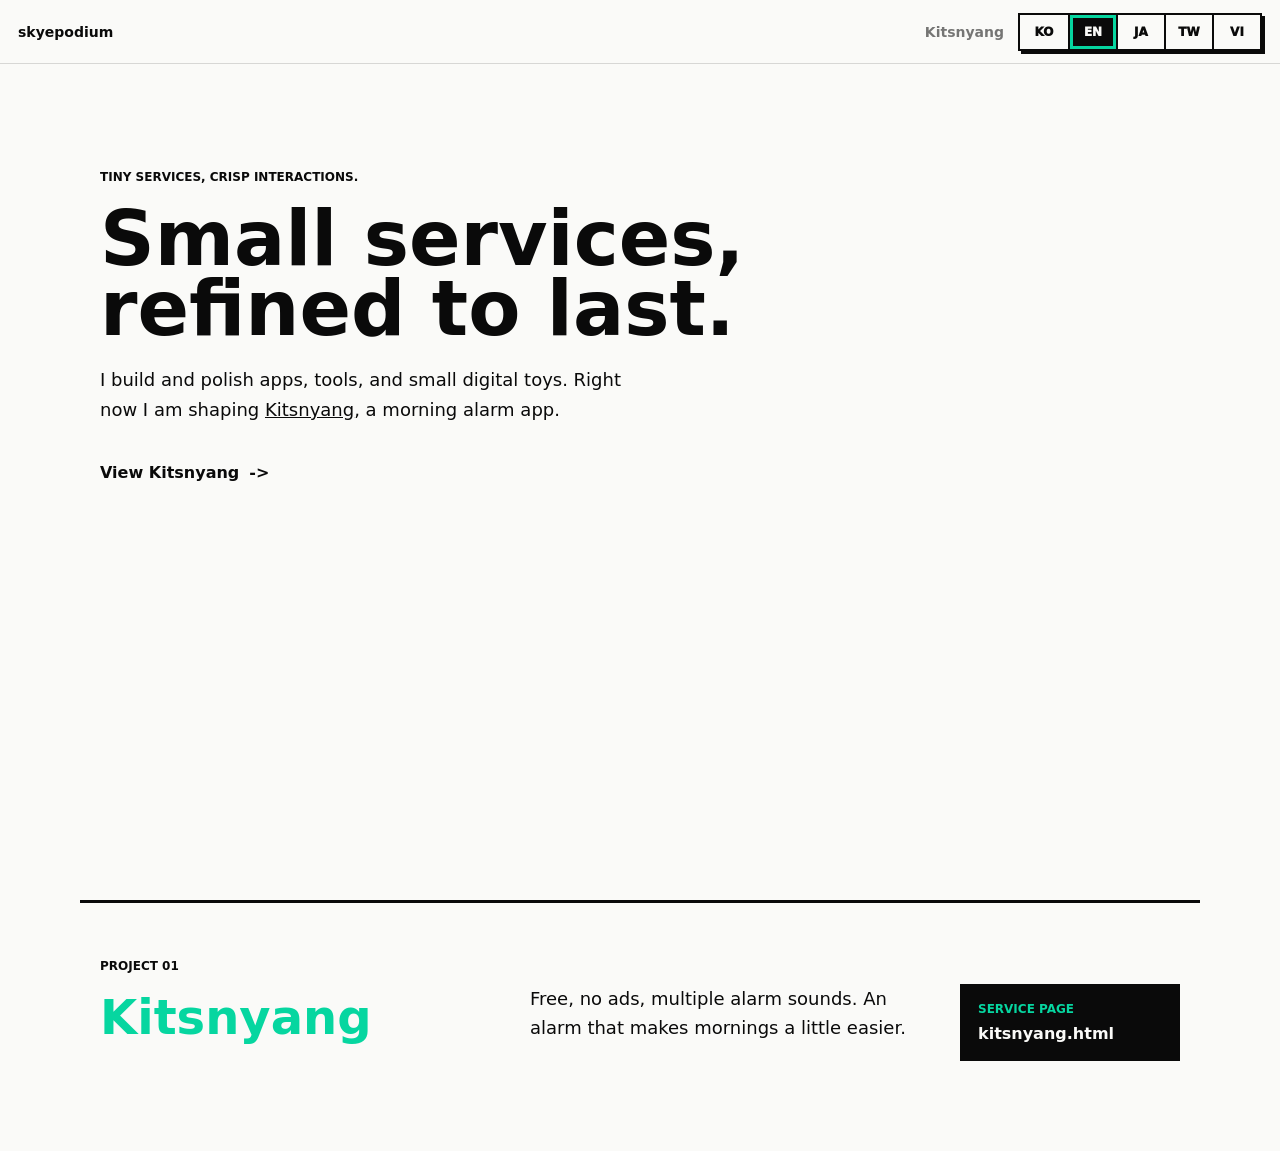
==== index.html @ ac87df2f "언어 선택을 중복 없는 코드 버튼으로 정리한다 현재 선택 트리거를 제거하고 KO/EN/JA/TW/VI 코드 버튼을 같은 크기로 고정해 헤더 언어 선택이 중복 없이 보이게 한다.  " ====
<!doctype html>
<html lang="ko">
  <head>
    <meta charset="utf-8" />
    <meta name="viewport" content="width=device-width, initial-scale=1" />
    <meta
      name="description"
      data-i18n-content="home.meta.description"
      content="skyepodium의 작업과 서비스를 소개하는 정적 프로모션 사이트"
    />
    <title data-i18n="home.meta.title">skyepodium</title>
    <link rel="stylesheet" href="./assets/styles/site.css" />
    <script src="./assets/scripts/site.js" defer></script>
  </head>
  <body class="home-page">
    <header class="site-header" aria-label="주요 탐색" data-i18n-aria-label="common.header.aria">
      <a class="brand-link" href="./index.html" aria-label="skyepodium 홈" data-i18n-aria-label="common.home.aria">
        skyepodium
      </a>
      <div class="header-tools">
        <nav class="nav-links" aria-label="페이지" data-i18n-aria-label="common.nav.aria">
          <a href="./kitsnyang.html" data-i18n="common.appName">키츠냥</a>
        </nav>
        <div
          class="language-switcher"
          data-language-menu
          role="radiogroup"
          aria-label="언어 선택"
          data-i18n-aria-label="common.language.aria"
        >
          <div class="language-menu">
            <button
              type="button"
              role="radio"
              data-language-option="ko"
              aria-label="한국어"
              data-i18n-aria-label="common.language.ko"
            >
              KO
            </button>
            <button
              type="button"
              role="radio"
              data-language-option="en"
              aria-label="English"
              data-i18n-aria-label="common.language.en"
            >
              EN
            </button>
            <button
              type="button"
              role="radio"
              data-language-option="ja"
              aria-label="日本語"
              data-i18n-aria-label="common.language.ja"
            >
              JA
            </button>
            <button
              type="button"
              role="radio"
              data-language-option="zh-TW"
              aria-label="繁體中文"
              data-i18n-aria-label="common.language.zhTW"
            >
              TW
            </button>
            <button
              type="button"
              role="radio"
              data-language-option="vi"
              aria-label="Tiếng Việt"
              data-i18n-aria-label="common.language.vi"
            >
              VI
            </button>
          </div>
        </div>
      </div>
    </header>

    <main>
      <section class="home-hero" aria-labelledby="home-title">
        <p class="eyebrow" data-i18n="home.hero.eyebrow">작은 서비스, 선명한 상호작용.</p>
        <h1 id="home-title" data-i18n-html="home.hero.title">작게 만들고,<br />오래 쓰게 다듬습니다.</h1>
        <p class="home-lead" data-i18n-html="home.hero.lead">
          앱, 도구, 장난감 같은 서비스를 만들고 고칩니다. 지금은 아침 알람 앱
          <a href="./kitsnyang.html">키츠냥</a>을 정리 중입니다.
        </p>
        <div class="home-actions" aria-label="대표 작업" data-i18n-aria-label="home.actions.aria">
          <a class="text-arrow" href="./kitsnyang.html" data-i18n="home.hero.cta">키츠냥 보기</a>
        </div>
      </section>

      <section class="home-project" aria-labelledby="project-title">
        <div>
          <p class="eyebrow">Project 01</p>
          <h2 id="project-title" data-i18n="common.appName">키츠냥</h2>
        </div>
        <p data-i18n="home.project.body">무료, 광고 없음, 여러 알림음. 아침을 조금 덜 미워하게 만드는 알람.</p>
        <a
          class="project-card-link"
          href="./kitsnyang.html"
          aria-label="키츠냥 소개 페이지로 이동"
          data-i18n-aria-label="home.project.linkAria"
        >
          <span>Service page</span>
          <strong>kitsnyang.html</strong>
        </a>
      </section>
    </main>
  </body>
</html>
---- assets/styles/site.css ----
:root {
  --red: #e84855;
  --blue: #4361ee;
  --green: #06d6a0;
  --pink: #ff6b9d;
  --white: #fafaf8;
  --black: #0a0a0a;
  --line: rgba(10, 10, 10, 0.14);
  --shadow: 10px 10px 0 var(--black);
  --content: 1120px;
  --motion-y: 0px;
  --motion-x: 0px;
  --hero-fast-y: 0px;
  --hero-slow-y: 0px;
  --hero-drift-x: 0px;
  --hero-drift-x-neg: 0px;
  --pointer-main-x: 0px;
  --pointer-main-y: 0px;
  --pointer-side-x: 0px;
  --pointer-side-y: 0px;
  --pointer-soft-x: 0px;
  --pointer-soft-x-neg: 0px;
  --pointer-soft-y: 0px;
}

* {
  box-sizing: border-box;
}

html {
  background: var(--white);
  color: var(--black);
  font-family:
    ui-sans-serif,
    system-ui,
    -apple-system,
    BlinkMacSystemFont,
    "Apple SD Gothic Neo",
    "Noto Sans KR",
    sans-serif;
  scroll-behavior: smooth;
}

body {
  margin: 0;
  min-width: 320px;
  overflow-x: hidden;
}

a {
  color: inherit;
}

.site-header {
  align-items: center;
  background: rgba(250, 250, 248, 0.88);
  border-bottom: 1px solid var(--line);
  display: flex;
  gap: 16px;
  height: 64px;
  justify-content: space-between;
  left: 0;
  padding: 0 18px;
  position: sticky;
  right: 0;
  top: 0;
  z-index: 20;
}

.brand-link,
.nav-links a {
  font-size: 14px;
  font-weight: 800;
  text-decoration: none;
}

.nav-links {
  display: flex;
  gap: 18px;
}

.header-tools {
  align-items: center;
  display: flex;
  flex-shrink: 0;
  gap: 14px;
}

.nav-links a {
  opacity: 0.55;
}

.nav-links a[aria-current="page"],
.nav-links a:hover {
  opacity: 1;
}

.language-switcher {
  flex-shrink: 0;
}

.language-menu button {
  appearance: none;
  color: var(--black);
  cursor: pointer;
  font: inherit;
}

.language-menu {
  background: var(--white);
  border: 2px solid var(--black);
  box-shadow: 3px 3px 0 var(--black);
  display: grid;
  grid-template-columns: repeat(5, 48px);
  overflow: hidden;
}

.language-menu button {
  align-items: center;
  background: transparent;
  border: 0;
  display: grid;
  font-size: 12px;
  font-weight: 950;
  justify-content: center;
  min-height: 34px;
  padding: 0;
  position: relative;
  text-align: center;
}

.language-menu button + button {
  border-left: 2px solid var(--black);
}

.language-menu button:hover,
.language-menu button:focus-visible,
.language-menu button.is-active {
  background: var(--black);
  color: var(--white);
}

.language-menu button.is-active {
  box-shadow: inset 0 0 0 3px var(--green);
}

.language-menu button:focus-visible {
  outline: 3px solid var(--green);
  outline-offset: 2px;
}

.section-band {
  padding: 86px 18px;
  position: relative;
}

.section-band > * {
  margin-left: auto;
  margin-right: auto;
  max-width: var(--content);
}

.eyebrow {
  font-size: 12px;
  font-weight: 900;
  margin: 0 0 16px;
  overflow-wrap: anywhere;
  text-transform: uppercase;
}

h1,
h2,
h3,
p {
  margin-top: 0;
}

h1 {
  font-size: 76px;
  line-height: 0.92;
  margin-bottom: 22px;
}

h2 {
  font-size: 48px;
  line-height: 1.04;
  margin-bottom: 18px;
}

h3 {
  font-size: 22px;
  line-height: 1.12;
  margin-bottom: 20px;
}

p {
  font-size: 18px;
  line-height: 1.64;
}

.home-hero {
  min-height: calc(100vh - 64px);
  padding: 104px 20px 72px;
}

.home-hero,
.home-project {
  margin: 0 auto;
  max-width: var(--content);
}

.home-hero h1 {
  max-width: 760px;
}

.home-lead {
  max-width: 560px;
}

.text-arrow {
  display: inline-flex;
  font-weight: 900;
  margin-top: 20px;
  text-decoration: none;
}

.text-arrow::after {
  content: "->";
  margin-left: 10px;
}

.home-project {
  align-items: end;
  border-top: 3px solid var(--black);
  display: grid;
  gap: 28px;
  grid-template-columns: 1fr 1fr 220px;
  padding: 54px 20px 90px;
}

.home-project h2 {
  color: var(--green);
}

.project-card-link {
  background: var(--black);
  color: var(--white);
  display: grid;
  gap: 8px;
  padding: 18px;
  text-decoration: none;
}

.project-card-link span {
  color: var(--green);
  font-size: 12px;
  font-weight: 900;
  text-transform: uppercase;
}

.section-green {
  background:
    linear-gradient(90deg, var(--green) 0 12px, transparent 12px),
    var(--white);
}

.section-white {
  background: var(--white);
}

.section-black {
  background: var(--black);
  color: var(--white);
}

.section-pink {
  background: var(--pink);
}

.hero {
  align-items: center;
  display: grid;
  gap: 34px;
  grid-template-columns: minmax(0, 0.9fr) minmax(360px, 1.1fr);
  min-height: calc(100vh - 64px);
  overflow: hidden;
}

.hero-copy {
  min-width: 0;
  position: relative;
  width: 100%;
  z-index: 2;
}

.hero-line {
  font-size: 24px;
  font-weight: 800;
  max-width: 520px;
}

.proof-row {
  display: flex;
  flex-wrap: wrap;
  gap: 10px;
  margin-top: 30px;
  max-width: 100%;
}

.proof-row span {
  border: 2px solid var(--black);
  box-shadow: 4px 4px 0 var(--black);
  display: inline-flex;
  font-size: 15px;
  font-weight: 900;
  max-width: 100%;
  min-width: 0;
  padding: 10px 14px;
  overflow-wrap: anywhere;
}

.proof-row span:nth-child(1) {
  background: var(--green);
}

.proof-row span:nth-child(2) {
  background: var(--blue);
  color: var(--white);
}

.proof-row span:nth-child(3) {
  background: var(--pink);
}

.hero-stage {
  min-height: 620px;
  position: relative;
  perspective: 1000px;
}

.color-rail {
  border: 3px solid var(--black);
  height: 180px;
  position: absolute;
  width: 76px;
}

.rail-red {
  background: var(--red);
  right: 8%;
  top: 6%;
  transform: translate(var(--pointer-soft-x), calc(var(--hero-slow-y) - var(--pointer-soft-y))) rotate(12deg);
  transition: transform 160ms ease-out;
}

.rail-blue {
  background: var(--blue);
  left: 12%;
  top: 48%;
  transform: translate(var(--pointer-soft-x-neg), calc(var(--hero-fast-y) + var(--pointer-soft-y))) rotate(-18deg);
  transition: transform 160ms ease-out;
}

.app-icon-tile {
  border: 3px solid var(--black);
  box-shadow: var(--shadow);
  height: 118px;
  left: 0;
  object-fit: cover;
  position: absolute;
  top: 42px;
  transform: translate(var(--pointer-side-x), var(--pointer-side-y)) rotate(-8deg);
  transition: transform 160ms ease-out;
  width: 118px;
  z-index: 3;
}

.phone-mock {
  background: var(--white);
  border: 4px solid var(--black);
  box-shadow: var(--shadow);
  color: var(--black);
  overflow: hidden;
}

.hero-phone {
  position: absolute;
}

.phone-main {
  height: 470px;
  left: 18%;
  top: 54px;
  transform:
    translate(calc(var(--hero-drift-x) + var(--pointer-main-x)), calc(var(--hero-slow-y) + var(--pointer-main-y)))
    rotate(-3deg);
  transition: transform 160ms ease-out;
  width: 250px;
  z-index: 4;
}

.phone-side {
  height: 380px;
  right: 6%;
  top: 170px;
  transform:
    translate(calc(var(--hero-drift-x-neg) + var(--pointer-side-x)), calc(var(--hero-fast-y) + var(--pointer-side-y)))
    rotate(5deg);
  transition: transform 160ms ease-out;
  width: 220px;
  z-index: 2;
}

.phone-top {
  align-items: center;
  border-bottom: 3px solid var(--black);
  display: flex;
  font-size: 12px;
  font-weight: 900;
  justify-content: space-between;
  padding: 14px;
}

.phone-pill {
  background: var(--black);
  height: 10px;
  width: 42px;
}

.alarm-list {
  display: grid;
  gap: 14px;
  padding: 18px;
}

.alarm-item {
  border: 3px solid var(--black);
  display: grid;
  gap: 6px;
  padding: 16px;
}

.alarm-item span {
  font-size: 12px;
  font-weight: 900;
}

.alarm-item strong {
  font-size: 42px;
  line-height: 1;
}

.accent-red {
  background: var(--red);
  color: var(--white);
}

.accent-blue {
  background: var(--blue);
  color: var(--white);
}

.accent-green {
  background: var(--green);
}

.sound-screen {
  display: grid;
  gap: 20px;
  padding: 30px 22px;
}

.screen-label {
  color: var(--green);
  font-size: 12px;
  font-weight: 900;
}

.sound-screen strong {
  font-size: 34px;
  line-height: 1.08;
}

.sound-screen p {
  font-size: 16px;
  font-weight: 800;
}

.mini-player {
  align-items: end;
  border: 3px solid var(--black);
  display: flex;
  gap: 8px;
  height: 84px;
  padding: 12px;
}

.mini-player span {
  background: var(--green);
  display: block;
  width: 24px;
}

.mini-player span:nth-child(1) {
  height: 28px;
}

.mini-player span:nth-child(2) {
  background: var(--pink);
  height: 54px;
}

.mini-player span:nth-child(3) {
  background: var(--blue);
  height: 40px;
}

.scroll-cat {
  bottom: 48px;
  height: auto;
  position: absolute;
  right: 30%;
  transform: translate(calc(var(--motion-x) + var(--pointer-main-x)), calc(var(--hero-fast-y) + var(--pointer-main-y)));
  transition: transform 160ms ease-out;
  width: 104px;
  z-index: 5;
}

.statement {
  background:
    linear-gradient(180deg, transparent 0 78%, var(--green) 78% 100%),
    var(--white);
  border-bottom: 3px solid var(--black);
  border-top: 3px solid var(--black);
  padding-bottom: 110px;
  padding-top: 110px;
  text-align: center;
}

.statement h2 {
  max-width: 720px;
}

.statement-grid {
  display: grid;
  gap: 14px;
  grid-template-columns: repeat(4, 1fr);
  margin-top: 54px;
}

.statement-word {
  border: 3px solid var(--black);
  box-shadow: 6px 6px 0 var(--black);
  font-size: 32px;
  font-weight: 950;
  line-height: 1.08;
  min-height: 150px;
  padding: 18px;
  text-align: left;
}

.color-red {
  background: var(--red);
  color: var(--white);
}

.color-blue {
  background: var(--blue);
  color: var(--white);
}

.color-green {
  background: var(--green);
}

.color-pink {
  background: var(--pink);
}

.section-heading {
  margin-bottom: 42px;
}

.section-heading p {
  max-width: 620px;
}

.screen-stack {
  align-items: center;
  display: grid;
  gap: 18px;
  grid-template-columns: repeat(4, minmax(0, 1fr));
}

.showcase-phone {
  min-height: 390px;
  padding: 22px;
  transform: translateY(18px);
  transition:
    opacity 520ms ease,
    transform 520ms ease;
}

.showcase-phone:nth-child(2) {
  margin-top: 70px;
}

.showcase-phone:nth-child(3) {
  margin-top: 28px;
}

.showcase-phone:nth-child(4) {
  margin-top: 96px;
}

.screen-kicker {
  color: var(--green);
  display: block;
  font-size: 13px;
  font-weight: 950;
  margin-bottom: 14px;
}

.screen-time {
  border-bottom: 4px solid var(--black);
  font-size: 58px;
  font-weight: 950;
  line-height: 1;
  margin-bottom: 28px;
  padding-bottom: 18px;
}

.wheel-preview {
  align-items: center;
  display: grid;
  gap: 8px;
  justify-items: center;
  margin: 24px 0 32px;
}

.wheel-preview span {
  color: rgba(10, 10, 10, 0.28);
  font-size: 28px;
  font-weight: 900;
}

.wheel-preview strong {
  color: var(--black);
  font-size: 64px;
  line-height: 1;
}

.sound-lines {
  display: grid;
  gap: 12px;
  list-style: none;
  margin: 30px 0 0;
  padding: 0;
}

.sound-lines li {
  border-bottom: 2px solid var(--black);
  font-size: 16px;
  font-weight: 900;
  padding-bottom: 12px;
}

.dismiss-dot {
  align-items: center;
  background: var(--pink);
  border: 3px solid var(--black);
  border-radius: 50%;
  display: flex;
  font-size: 18px;
  font-weight: 950;
  height: 126px;
  justify-content: center;
  margin: 34px auto;
  width: 126px;
}

.sound-marquee {
  display: flex;
  flex-wrap: wrap;
  gap: 14px;
}

.sound-marquee span {
  border: 2px solid currentColor;
  display: inline-flex;
  font-size: 22px;
  font-weight: 950;
  padding: 12px 16px;
}

.sound-marquee span:nth-child(1),
.sound-marquee span:nth-child(5) {
  color: var(--green);
}

.sound-marquee span:nth-child(2),
.sound-marquee span:nth-child(6) {
  color: var(--pink);
}

.sound-marquee span:nth-child(3) {
  color: var(--blue);
}

.sound-marquee span:nth-child(4) {
  color: var(--red);
}

.closing {
  min-height: 560px;
  overflow: hidden;
  text-align: center;
}

.closing h2 {
  max-width: 760px;
}

.closing p:not(.eyebrow) {
  font-weight: 800;
  margin-left: auto;
  margin-right: auto;
  max-width: 520px;
}

.closing-cat {
  bottom: 70px;
  height: auto;
  position: absolute;
  right: max(24px, calc((100vw - var(--content)) / 2));
  width: 132px;
}

.reveal.is-visible {
  transform: translateY(0);
}

@media (max-width: 900px) {
  h1 {
    font-size: 58px;
  }

  h2 {
    font-size: 38px;
  }

  .home-project,
  .hero,
  .screen-stack,
  .statement-grid {
    grid-template-columns: 1fr;
  }

  .hero-stage {
    min-height: 560px;
  }

  .phone-main {
    left: 8%;
  }

  .phone-side {
    right: 0;
  }

  .statement-word {
    min-height: 110px;
  }

  .showcase-phone,
  .showcase-phone:nth-child(2),
  .showcase-phone:nth-child(3),
  .showcase-phone:nth-child(4) {
    margin-top: 0;
    min-height: 330px;
  }
}

@media (max-width: 560px) {
  .site-header {
    gap: 10px;
    height: 58px;
    justify-content: flex-start;
    padding: 0 12px;
  }

  .header-tools {
    gap: 10px;
    margin-left: 8px;
  }

  .nav-links {
    display: none;
  }

  .brand-link,
  .nav-links a {
    font-size: 13px;
  }

  .language-menu {
    grid-template-columns: repeat(5, 40px);
  }

  .language-menu button {
    font-size: 11px;
    min-height: 32px;
  }

  .section-band {
    padding: 64px 16px;
  }

  h1 {
    font-size: 48px;
  }

  h2 {
    font-size: 32px;
  }

  p {
    font-size: 16px;
  }

  .hero {
    min-height: auto;
  }

  .hero-copy {
    width: min(100%, 288px);
    max-width: 288px;
  }

  .hero-line {
    font-size: 22px;
    max-width: 100%;
  }

  .proof-row {
    display: grid;
    grid-template-columns: repeat(2, minmax(0, 1fr));
    width: min(100%, 288px);
  }

  .proof-row span {
    justify-content: center;
  }

  .hero-stage {
    min-height: 480px;
  }

  .app-icon-tile {
    height: 84px;
    width: 84px;
  }

  .phone-main {
    height: 390px;
    left: 0;
    top: 66px;
    width: 210px;
  }

  .phone-side {
    height: 300px;
    right: -12px;
    top: 156px;
    width: 170px;
  }

  .scroll-cat {
    bottom: 16px;
    right: 22%;
    width: 82px;
  }

  .closing {
    min-height: 620px;
  }

  .closing-cat {
    left: 50%;
    right: auto;
    transform: translateX(-50%);
  }

  .alarm-item strong {
    font-size: 34px;
  }

  .sound-screen strong {
    font-size: 26px;
  }

  .sound-marquee span {
    font-size: 18px;
  }
}

@media (prefers-reduced-motion: reduce) {
  html {
    scroll-behavior: auto;
  }

  *,
  *::before,
  *::after {
    animation-duration: 1ms !important;
    scroll-behavior: auto !important;
    transition-duration: 1ms !important;
  }

  .hero-phone,
  .scroll-cat,
  .color-rail,
  .app-icon-tile {
    transform: none;
  }
}
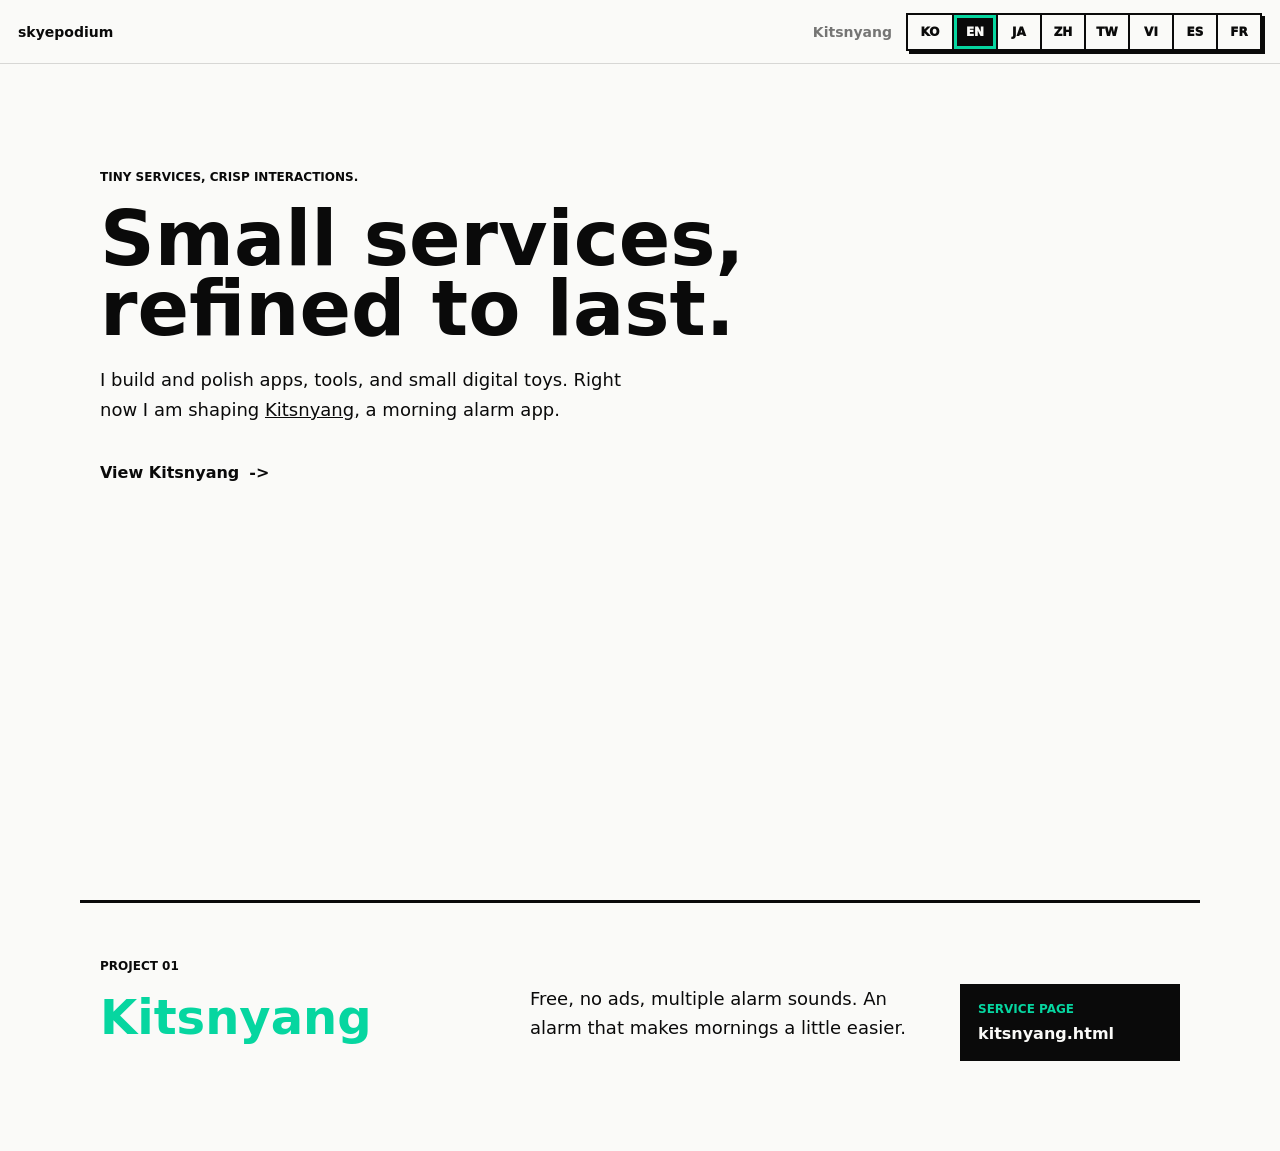
==== commit bfbd96ee: "프로모션 다국어를 앱 언어팩에 맞춘다 키츠냥 앱에 추가된 zh, es, fr 언어와 중국어 라우팅 규칙을 프로모션 페이지에 반영하고, 상단 언어 버튼과 히어로 앱 이름 크기를 새 " ====
--- a/index.html
+++ b/index.html
@@ -59,6 +59,15 @@
             <button
               type="button"
               role="radio"
+              data-language-option="zh"
+              aria-label="简体中文"
+              data-i18n-aria-label="common.language.zh"
+            >
+              ZH
+            </button>
+            <button
+              type="button"
+              role="radio"
               data-language-option="zh-TW"
               aria-label="繁體中文"
               data-i18n-aria-label="common.language.zhTW"
@@ -73,6 +82,24 @@
               data-i18n-aria-label="common.language.vi"
             >
               VI
+            </button>
+            <button
+              type="button"
+              role="radio"
+              data-language-option="es"
+              aria-label="Español"
+              data-i18n-aria-label="common.language.es"
+            >
+              ES
+            </button>
+            <button
+              type="button"
+              role="radio"
+              data-language-option="fr"
+              aria-label="Français"
+              data-i18n-aria-label="common.language.fr"
+            >
+              FR
             </button>
           </div>
         </div>
--- a/assets/styles/site.css
+++ b/assets/styles/site.css
@@ -95,6 +95,11 @@
   opacity: 1;
 }
 
+.nav-links a[aria-current="page"] {
+  font-size: 18px;
+  font-weight: 950;
+}
+
 .language-switcher {
   flex-shrink: 0;
 }
@@ -111,7 +116,7 @@
   border: 2px solid var(--black);
   box-shadow: 3px 3px 0 var(--black);
   display: grid;
-  grid-template-columns: repeat(5, 48px);
+  grid-template-columns: repeat(8, 44px);
   overflow: hidden;
 }
 
@@ -181,6 +186,10 @@
   margin-bottom: 22px;
 }
 
+.kitsnyang-page .hero h1 {
+  font-size: clamp(84px, 7vw, 112px);
+}
+
 h2 {
   font-size: 48px;
   line-height: 1.04;
@@ -284,6 +293,8 @@
   grid-template-columns: minmax(0, 0.9fr) minmax(360px, 1.1fr);
   min-height: calc(100vh - 64px);
   overflow: hidden;
+  padding-left: max(18px, calc((100% - var(--content)) / 2));
+  padding-right: max(18px, calc((100% - var(--content)) / 2));
 }
 
 .hero-copy {
@@ -745,6 +756,10 @@
     font-size: 58px;
   }
 
+  .kitsnyang-page .hero h1 {
+    font-size: 68px;
+  }
+
   h2 {
     font-size: 38px;
   }
@@ -783,19 +798,22 @@
 
 @media (max-width: 560px) {
   .site-header {
-    gap: 10px;
-    height: 58px;
-    justify-content: flex-start;
-    padding: 0 12px;
+    display: grid;
+    gap: 10px 12px;
+    grid-template-columns: auto 1fr;
+    height: auto;
+    justify-content: stretch;
+    min-height: 58px;
+    padding: 10px 12px 12px;
   }
 
   .header-tools {
-    gap: 10px;
-    margin-left: 8px;
+    display: contents;
   }
 
   .nav-links {
-    display: none;
+    display: flex;
+    justify-self: end;
   }
 
   .brand-link,
@@ -803,8 +821,18 @@
     font-size: 13px;
   }
 
+  .nav-links a[aria-current="page"] {
+    font-size: 18px;
+  }
+
+  .language-switcher {
+    grid-column: 1 / -1;
+    width: 100%;
+  }
+
   .language-menu {
-    grid-template-columns: repeat(5, 40px);
+    grid-template-columns: repeat(8, minmax(0, 1fr));
+    width: 100%;
   }
 
   .language-menu button {
@@ -818,6 +846,10 @@
 
   h1 {
     font-size: 48px;
+  }
+
+  .kitsnyang-page .hero h1 {
+    font-size: clamp(52px, 14vw, 58px);
   }
 
   h2 {
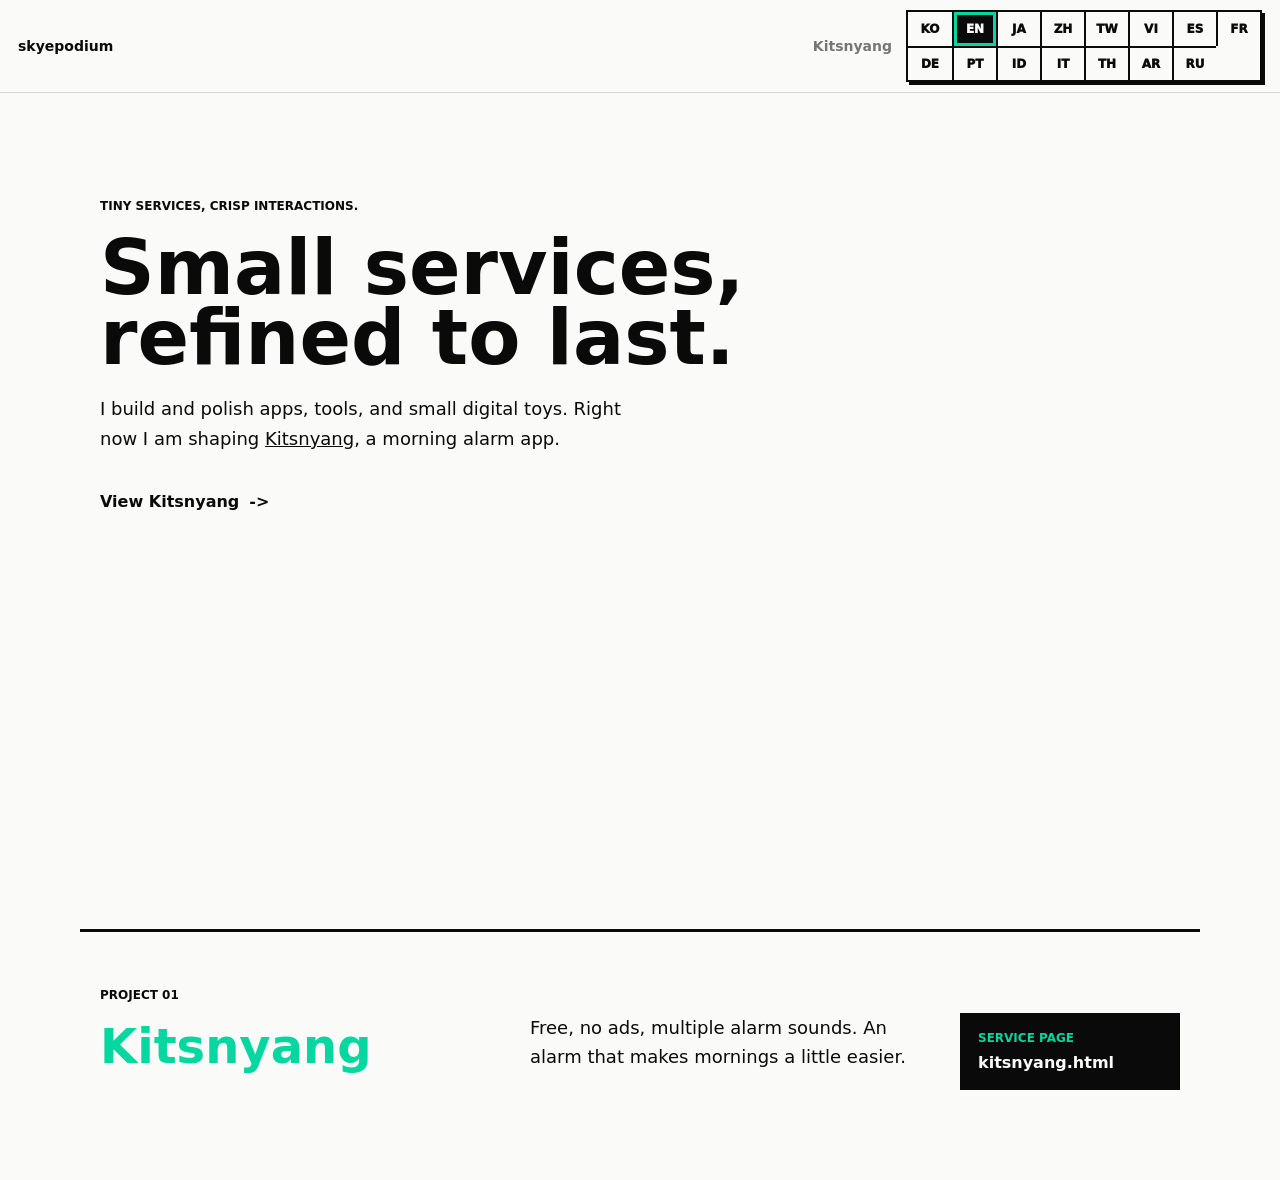
==== commit a2c51d18: "Show expanded privacy locale controls on the promotion site Constraint: The privacy policy URL must " ====
--- a/index.html
+++ b/index.html
@@ -100,6 +100,69 @@
               data-i18n-aria-label="common.language.fr"
             >
               FR
+            </button>
+            <button
+              type="button"
+              role="radio"
+              data-language-option="de"
+              aria-label="Deutsch"
+              data-i18n-aria-label="common.language.de"
+            >
+              DE
+            </button>
+            <button
+              type="button"
+              role="radio"
+              data-language-option="pt"
+              aria-label="Português"
+              data-i18n-aria-label="common.language.pt"
+            >
+              PT
+            </button>
+            <button
+              type="button"
+              role="radio"
+              data-language-option="id"
+              aria-label="Bahasa Indonesia"
+              data-i18n-aria-label="common.language.id"
+            >
+              ID
+            </button>
+            <button
+              type="button"
+              role="radio"
+              data-language-option="it"
+              aria-label="Italiano"
+              data-i18n-aria-label="common.language.it"
+            >
+              IT
+            </button>
+            <button
+              type="button"
+              role="radio"
+              data-language-option="th"
+              aria-label="ไทย"
+              data-i18n-aria-label="common.language.th"
+            >
+              TH
+            </button>
+            <button
+              type="button"
+              role="radio"
+              data-language-option="ar"
+              aria-label="العربية"
+              data-i18n-aria-label="common.language.ar"
+            >
+              AR
+            </button>
+            <button
+              type="button"
+              role="radio"
+              data-language-option="ru"
+              aria-label="Русский"
+              data-i18n-aria-label="common.language.ru"
+            >
+              RU
             </button>
           </div>
         </div>
--- a/assets/styles/site.css
+++ b/assets/styles/site.css
@@ -57,10 +57,10 @@
   border-bottom: 1px solid var(--line);
   display: flex;
   gap: 16px;
-  height: 64px;
+  min-height: 64px;
   justify-content: space-between;
   left: 0;
-  padding: 0 18px;
+  padding: 10px 18px;
   position: sticky;
   right: 0;
   top: 0;
@@ -136,6 +136,14 @@
 
 .language-menu button + button {
   border-left: 2px solid var(--black);
+}
+
+.language-menu button:nth-child(8n + 1) {
+  border-left: 0;
+}
+
+.language-menu button:nth-child(n + 9) {
+  border-top: 2px solid var(--black);
 }
 
 .language-menu button:hover,
@@ -418,7 +426,7 @@
     translate(calc(var(--hero-drift-x-neg) + var(--pointer-side-x)), calc(var(--hero-fast-y) + var(--pointer-side-y)))
     rotate(5deg);
   transition: transform 160ms ease-out;
-  width: 220px;
+  width: 252px;
   z-index: 2;
 }
 
@@ -478,7 +486,7 @@
 .sound-screen {
   display: grid;
   gap: 20px;
-  padding: 30px 22px;
+  padding: 30px 20px;
 }
 
 .screen-label {
@@ -488,8 +496,16 @@
 }
 
 .sound-screen strong {
-  font-size: 34px;
+  font-size: 30px;
   line-height: 1.08;
+  word-break: keep-all;
+}
+
+html:lang(ko) .sound-screen strong,
+html:lang(ja) .sound-screen strong,
+html:lang(zh) .sound-screen strong,
+html:lang(zh-TW) .sound-screen strong {
+  white-space: nowrap;
 }
 
 .sound-screen p {
@@ -678,7 +694,7 @@
 
 .dismiss-dot {
   align-items: center;
-  background: var(--pink);
+  background: var(--green);
   border: 3px solid var(--black);
   border-radius: 50%;
   display: flex;
@@ -690,6 +706,216 @@
   width: 126px;
 }
 
+.sound-player {
+  border: 3px solid var(--white);
+  box-shadow: 8px 8px 0 var(--green);
+  display: grid;
+  gap: 22px;
+  padding: 22px;
+}
+
+.player-now {
+  align-items: center;
+  display: grid;
+  gap: 18px;
+  grid-template-columns: auto minmax(0, 1fr) auto;
+}
+
+.player-toggle {
+  align-items: center;
+  appearance: none;
+  background: var(--green);
+  border: 3px solid var(--white);
+  box-shadow: 5px 5px 0 var(--white);
+  color: var(--black);
+  cursor: pointer;
+  display: flex;
+  font: inherit;
+  font-size: 24px;
+  font-weight: 950;
+  height: 68px;
+  justify-content: center;
+  padding: 0;
+  touch-action: manipulation;
+  width: 68px;
+}
+
+.player-toggle:focus-visible,
+.track-button:focus-visible {
+  outline: 3px solid var(--pink);
+  outline-offset: 4px;
+}
+
+.player-copy {
+  min-width: 0;
+}
+
+.player-copy span {
+  color: var(--green);
+  display: block;
+  font-size: 12px;
+  font-weight: 950;
+  margin-bottom: 6px;
+  text-transform: uppercase;
+}
+
+.player-copy strong {
+  display: block;
+  font-size: 42px;
+  font-weight: 950;
+  line-height: 1.05;
+  overflow-wrap: anywhere;
+}
+
+.player-status {
+  color: rgba(250, 250, 248, 0.72);
+  font-size: 15px;
+  font-weight: 800;
+  margin: 8px 0 0;
+}
+
+.player-poem {
+  color: var(--white);
+  font-size: 17px;
+  font-weight: 850;
+  line-height: 1.38;
+  margin: 14px 0 0;
+}
+
+.player-poem mark {
+  background: var(--green);
+  color: var(--black);
+  padding: 0 4px;
+}
+
+.player-bars {
+  align-items: end;
+  display: flex;
+  gap: 7px;
+  height: 72px;
+}
+
+.player-bars span {
+  background: var(--pink);
+  display: block;
+  height: 22px;
+  width: 14px;
+}
+
+.player-bars span:nth-child(2) {
+  background: var(--blue);
+  height: 48px;
+}
+
+.player-bars span:nth-child(3) {
+  background: var(--red);
+  height: 34px;
+}
+
+.player-bars span:nth-child(4) {
+  background: var(--green);
+  height: 58px;
+}
+
+.sound-player.is-playing .player-bars span {
+  animation: playerPulse 760ms steps(2, end) infinite;
+}
+
+.sound-player.is-playing .player-bars span:nth-child(2) {
+  animation-delay: 120ms;
+}
+
+.sound-player.is-playing .player-bars span:nth-child(3) {
+  animation-delay: 240ms;
+}
+
+.sound-player.is-playing .player-bars span:nth-child(4) {
+  animation-delay: 360ms;
+}
+
+.player-progress {
+  background: rgba(250, 250, 248, 0.18);
+  height: 8px;
+  overflow: hidden;
+}
+
+.player-progress span {
+  background: var(--green);
+  display: block;
+  height: 100%;
+  transform-origin: left;
+  transform: scaleX(0);
+}
+
+.track-list {
+  display: grid;
+  gap: 10px;
+  grid-template-columns: repeat(7, minmax(0, 1fr));
+}
+
+.track-button {
+  align-content: space-between;
+  appearance: none;
+  background: transparent;
+  border: 2px solid rgba(250, 250, 248, 0.6);
+  color: var(--white);
+  cursor: pointer;
+  display: grid;
+  font: inherit;
+  grid-template-rows: auto 1fr auto;
+  min-height: 142px;
+  min-width: 0;
+  padding: 12px;
+  text-align: left;
+  touch-action: manipulation;
+}
+
+.track-button:hover,
+.track-button.is-active {
+  background: var(--white);
+  color: var(--black);
+}
+
+.track-button.is-active {
+  border-color: var(--green);
+  box-shadow: 5px 5px 0 var(--green);
+}
+
+.track-button span,
+.track-button em {
+  font-size: 12px;
+  font-style: normal;
+  font-weight: 950;
+}
+
+.track-button strong {
+  align-self: center;
+  font-size: 15px;
+  font-weight: 950;
+  line-height: 1.14;
+  margin: 16px 0;
+  overflow-wrap: normal;
+  word-break: keep-all;
+}
+
+html:lang(ko) .track-button strong,
+html:lang(ja) .track-button strong,
+html:lang(zh) .track-button strong,
+html:lang(zh-TW) .track-button strong {
+  font-size: 14px;
+  white-space: nowrap;
+}
+
+@keyframes playerPulse {
+  0% {
+    transform: scaleY(0.5);
+  }
+
+  100% {
+    transform: scaleY(1);
+  }
+}
+
 .sound-marquee {
   display: flex;
   flex-wrap: wrap;
@@ -739,6 +965,11 @@
   max-width: 520px;
 }
 
+.privacy-inline-link,
+.privacy-back-link {
+  margin-top: 24px;
+}
+
 .closing-cat {
   bottom: 70px;
   height: auto;
@@ -747,6 +978,115 @@
   width: 132px;
 }
 
+.privacy-hero {
+  align-items: end;
+  display: grid;
+  min-height: 420px;
+}
+
+.privacy-hero h1 {
+  font-size: clamp(48px, 6vw, 88px);
+  max-width: 920px;
+}
+
+.privacy-lead {
+  font-size: 22px;
+  font-weight: 800;
+  max-width: 680px;
+}
+
+.privacy-summary {
+  background: var(--black);
+  color: var(--white);
+}
+
+.privacy-summary-grid {
+  display: grid;
+  gap: 16px;
+  grid-template-columns: repeat(3, minmax(0, 1fr));
+}
+
+.privacy-summary article {
+  border: 3px solid var(--white);
+  min-height: 220px;
+  padding: 22px;
+}
+
+.privacy-summary span {
+  color: var(--green);
+  display: block;
+  font-size: 13px;
+  font-weight: 950;
+  margin-bottom: 26px;
+}
+
+.privacy-summary h2 {
+  font-size: 30px;
+  margin-bottom: 16px;
+}
+
+.privacy-summary p {
+  color: rgba(250, 250, 248, 0.82);
+  font-size: 16px;
+  font-weight: 800;
+  line-height: 1.55;
+}
+
+.privacy-policy {
+  border-top: 4px solid var(--black);
+  max-width: 820px;
+  padding-top: 42px;
+}
+
+.privacy-policy h2 {
+  margin-bottom: 42px;
+}
+
+.privacy-block {
+  border-top: 2px solid var(--line);
+  padding: 28px 0;
+}
+
+.privacy-block h3 {
+  font-size: 24px;
+  margin-bottom: 12px;
+}
+
+.privacy-block p {
+  font-size: 17px;
+  margin-bottom: 0;
+}
+
+.privacy-block ul {
+  display: grid;
+  gap: 10px;
+  margin: 16px 0 0;
+  padding-left: 22px;
+}
+
+.privacy-block li {
+  font-size: 16px;
+  font-weight: 800;
+  line-height: 1.55;
+}
+
+.privacy-block a {
+  font-weight: 900;
+  overflow-wrap: anywhere;
+}
+
+.privacy-updated {
+  border-top: 3px solid var(--black);
+  font-size: 15px;
+  font-weight: 900;
+  margin: 18px 0 0;
+  padding-top: 22px;
+}
+
+.privacy-back-link {
+  display: inline-flex;
+}
+
 .reveal.is-visible {
   transform: translateY(0);
 }
@@ -767,6 +1107,7 @@
   .home-project,
   .hero,
   .screen-stack,
+  .privacy-summary-grid,
   .statement-grid {
     grid-template-columns: 1fr;
   }
@@ -785,6 +1126,10 @@
 
   .statement-word {
     min-height: 110px;
+  }
+
+  .privacy-summary article {
+    min-height: 0;
   }
 
   .showcase-phone,
@@ -794,17 +1139,31 @@
     margin-top: 0;
     min-height: 330px;
   }
+
+  .track-list {
+    display: flex;
+    overflow-x: auto;
+    padding: 0 0 8px;
+    scroll-snap-type: x proximity;
+  }
+
+  .track-button {
+    flex: 0 0 132px;
+    min-height: 136px;
+    scroll-snap-align: start;
+  }
 }
 
 @media (max-width: 560px) {
   .site-header {
     display: grid;
     gap: 10px 12px;
-    grid-template-columns: auto 1fr;
+    grid-template-columns: minmax(0, 1fr);
     height: auto;
     justify-content: stretch;
     min-height: 58px;
     padding: 10px 12px 12px;
+    overflow-x: hidden;
   }
 
   .header-tools {
@@ -813,31 +1172,53 @@
 
   .nav-links {
     display: flex;
-    justify-self: end;
+    flex-wrap: wrap;
+    gap: 6px 12px;
+    justify-content: flex-start;
+    justify-self: start;
+    min-width: 0;
   }
 
   .brand-link,
   .nav-links a {
     font-size: 13px;
+    white-space: nowrap;
   }
 
   .nav-links a[aria-current="page"] {
-    font-size: 18px;
+    font-size: 16px;
   }
 
   .language-switcher {
-    grid-column: 1 / -1;
+    grid-column: 1;
+    min-width: 0;
     width: 100%;
   }
 
   .language-menu {
-    grid-template-columns: repeat(8, minmax(0, 1fr));
+    display: grid;
+    grid-template-columns: repeat(5, minmax(0, 1fr));
+    min-width: 0;
+    max-width: 100%;
     width: 100%;
   }
 
   .language-menu button {
-    font-size: 11px;
+    font-size: 10px;
+    min-width: 0;
     min-height: 32px;
+  }
+
+  .language-menu button:nth-child(8n + 1) {
+    border-left: 2px solid var(--black);
+  }
+
+  .language-menu button:nth-child(5n + 1) {
+    border-left: 0;
+  }
+
+  .language-menu button:nth-child(n + 6) {
+    border-top: 2px solid var(--black);
   }
 
   .section-band {
@@ -882,6 +1263,20 @@
 
   .proof-row span {
     justify-content: center;
+  }
+
+  .privacy-hero {
+    min-height: 360px;
+  }
+
+  .privacy-page .privacy-hero h1 {
+    font-size: clamp(38px, 10vw, 44px);
+    line-height: 1.05;
+    overflow-wrap: anywhere;
+  }
+
+  .privacy-lead {
+    font-size: 18px;
   }
 
   .hero-stage {
@@ -902,9 +1297,9 @@
 
   .phone-side {
     height: 300px;
-    right: -12px;
+    right: -8px;
     top: 156px;
-    width: 170px;
+    width: 206px;
   }
 
   .scroll-cat {
@@ -928,11 +1323,49 @@
   }
 
   .sound-screen strong {
-    font-size: 26px;
+    font-size: 22px;
   }
 
   .sound-marquee span {
     font-size: 18px;
+  }
+
+  .sound-player {
+    box-shadow: 5px 5px 0 var(--green);
+    padding: 16px;
+  }
+
+  .player-now {
+    align-items: start;
+    grid-template-columns: auto minmax(0, 1fr);
+  }
+
+  .player-bars {
+    display: none;
+  }
+
+  .player-toggle {
+    box-shadow: 4px 4px 0 var(--white);
+    height: 54px;
+    width: 54px;
+  }
+
+  .player-copy strong {
+    font-size: 28px;
+  }
+
+  .player-poem {
+    font-size: 15px;
+  }
+
+  .track-button {
+    flex-basis: 124px;
+    min-height: 126px;
+  }
+
+  .track-button strong {
+    font-size: 14px;
+    margin: 14px 0;
   }
 }
 
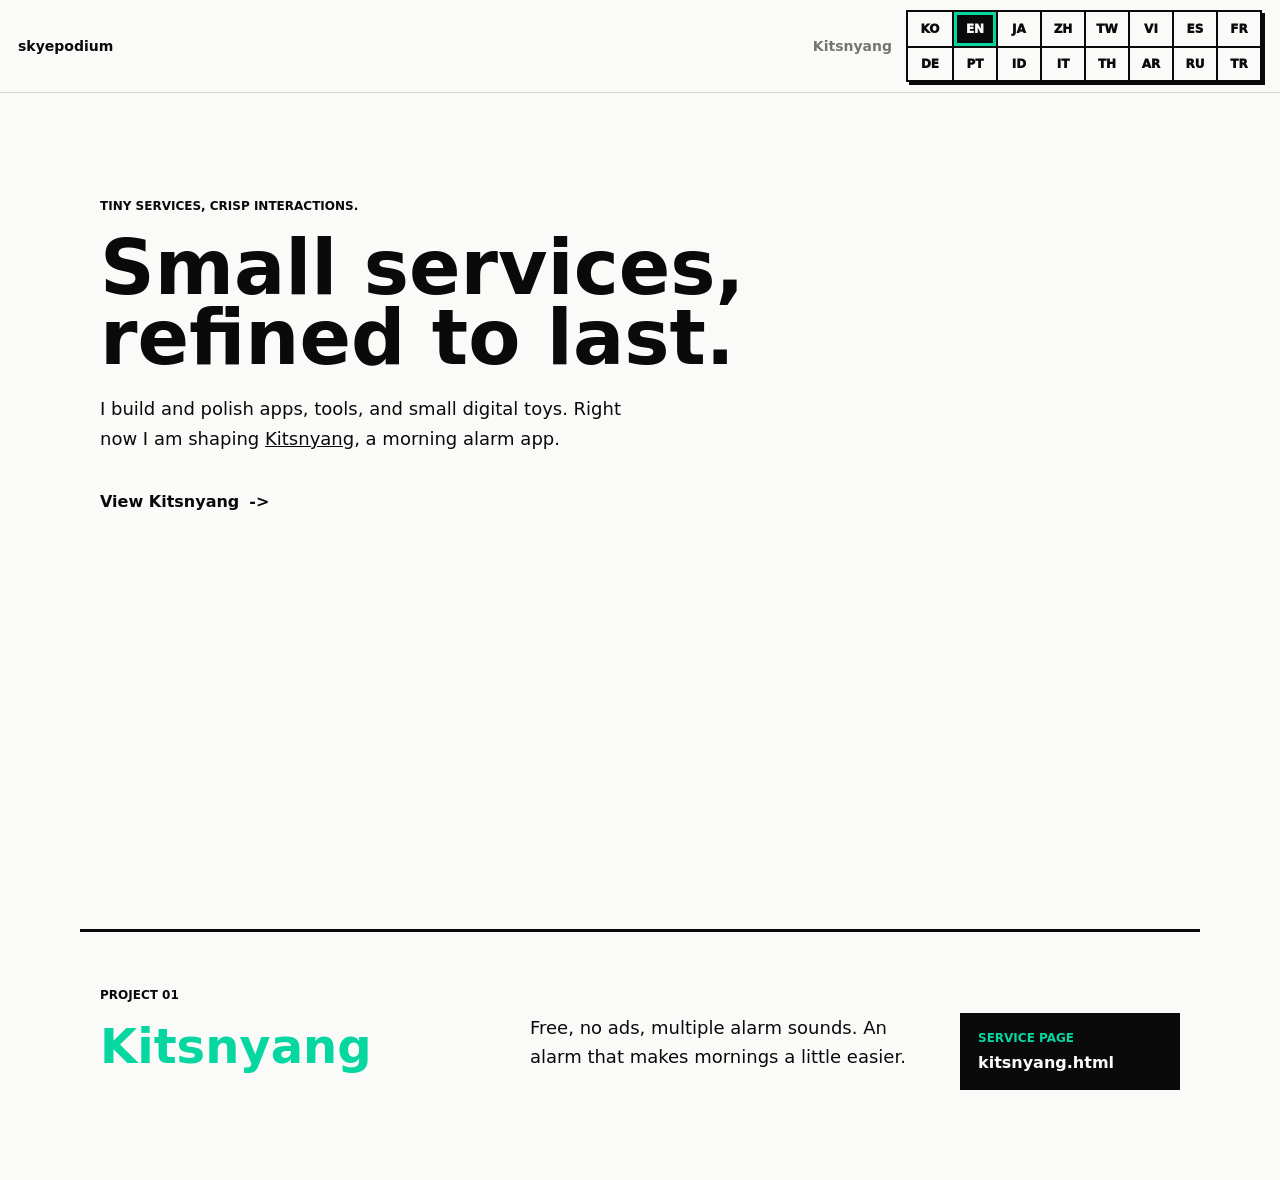
==== commit 408eb06a: "Make promotion locale switching complete Constraint: The language menu now exposes sixteen locale bu" ====
--- a/index.html
+++ b/index.html
@@ -9,8 +9,8 @@
       content="skyepodium의 작업과 서비스를 소개하는 정적 프로모션 사이트"
     />
     <title data-i18n="home.meta.title">skyepodium</title>
-    <link rel="stylesheet" href="./assets/styles/site.css" />
-    <script src="./assets/scripts/site.js" defer></script>
+    <link rel="stylesheet" href="./assets/styles/site.css?v=20260607-locale3" />
+    <script src="./assets/scripts/site.js?v=20260607-locale3" defer></script>
   </head>
   <body class="home-page">
     <header class="site-header" aria-label="주요 탐색" data-i18n-aria-label="common.header.aria">
@@ -163,6 +163,15 @@
               data-i18n-aria-label="common.language.ru"
             >
               RU
+            </button>
+            <button
+              type="button"
+              role="radio"
+              data-language-option="tr"
+              aria-label="Türkçe"
+              data-i18n-aria-label="common.language.tr"
+            >
+              TR
             </button>
           </div>
         </div>
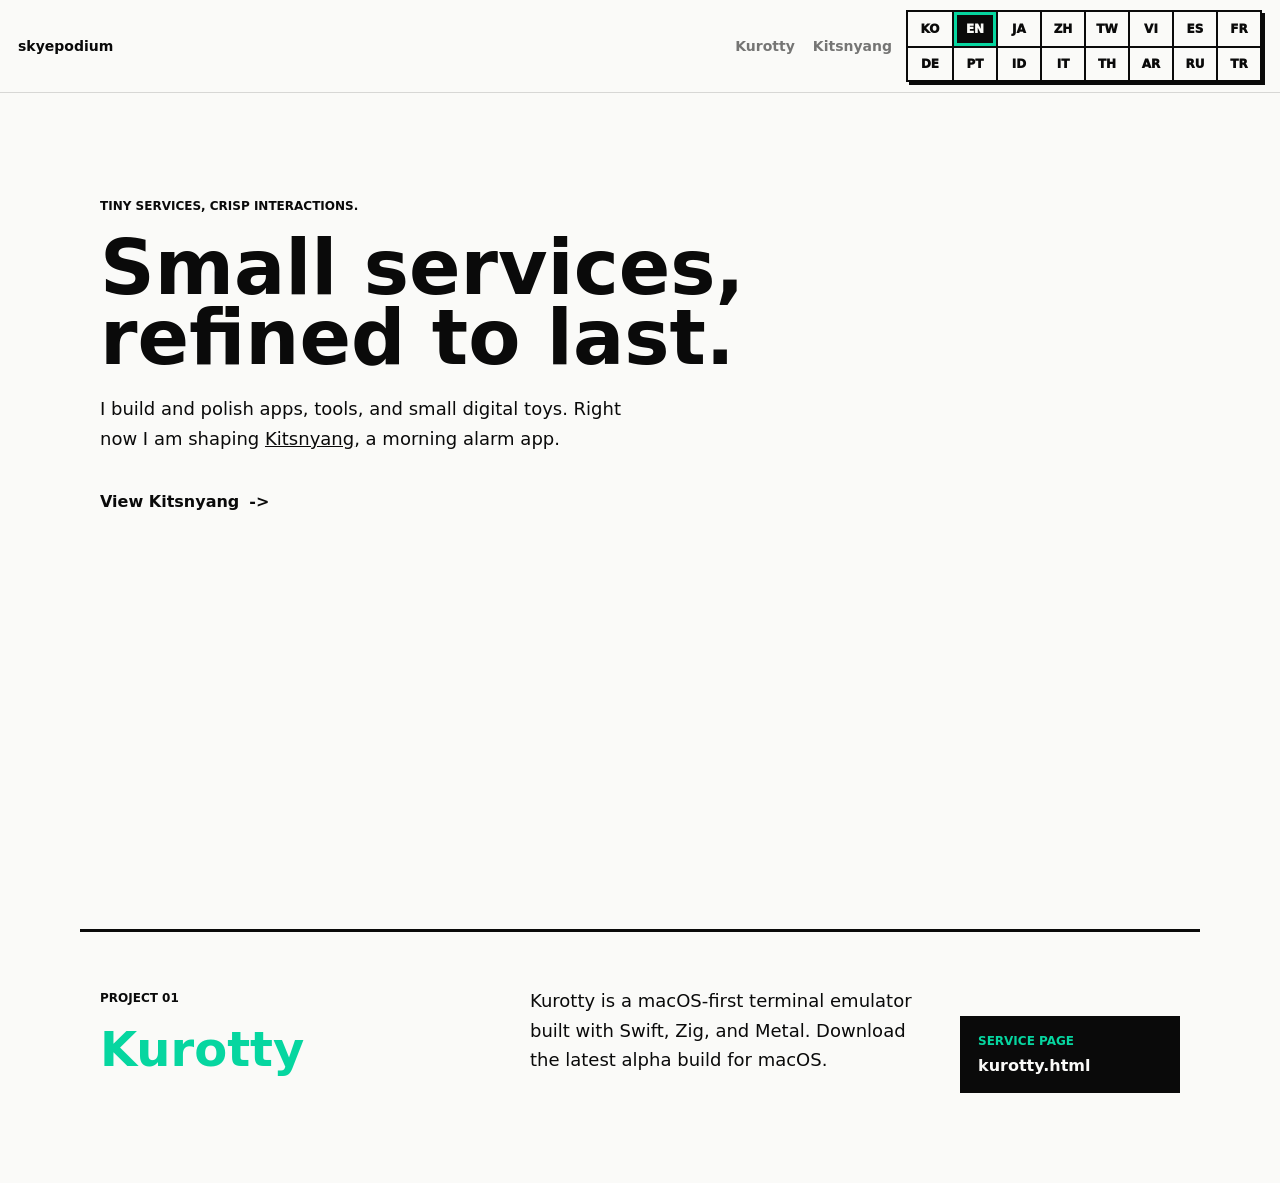
==== commit cae114f8: "Add Kurotty promotion page" ====
--- a/index.html
+++ b/index.html
@@ -9,7 +9,7 @@
       content="skyepodium의 작업과 서비스를 소개하는 정적 프로모션 사이트"
     />
     <title data-i18n="home.meta.title">skyepodium</title>
-    <link rel="stylesheet" href="./assets/styles/site.css?v=20260607-locale3" />
+    <link rel="stylesheet" href="./assets/styles/site.css?v=20260607-locale4" />
     <script src="./assets/scripts/site.js?v=20260607-locale3" defer></script>
   </head>
   <body class="home-page">
@@ -19,6 +19,7 @@
       </a>
       <div class="header-tools">
         <nav class="nav-links" aria-label="페이지" data-i18n-aria-label="common.nav.aria">
+          <a href="./kurotty.html" data-i18n="kurotty.nav">Kurotty</a>
           <a href="./kitsnyang.html" data-i18n="common.appName">키츠냥</a>
         </nav>
         <div
@@ -194,17 +195,19 @@
       <section class="home-project" aria-labelledby="project-title">
         <div>
           <p class="eyebrow">Project 01</p>
-          <h2 id="project-title" data-i18n="common.appName">키츠냥</h2>
+          <h2 id="project-title" data-i18n="kurotty.nav">Kurotty</h2>
         </div>
-        <p data-i18n="home.project.body">무료, 광고 없음, 여러 알림음. 아침을 조금 덜 미워하게 만드는 알람.</p>
+        <p data-i18n="kurotty.meta.description">
+          Kurotty is a macOS-first terminal emulator built with Swift, Zig, and Metal. Download the latest alpha build
+          for macOS.
+        </p>
         <a
           class="project-card-link"
-          href="./kitsnyang.html"
-          aria-label="키츠냥 소개 페이지로 이동"
-          data-i18n-aria-label="home.project.linkAria"
+          href="./kurotty.html"
+          aria-label="Go to the Kurotty promotion page"
         >
           <span>Service page</span>
-          <strong>kitsnyang.html</strong>
+          <strong>kurotty.html</strong>
         </a>
       </section>
     </main>
--- a/assets/styles/site.css
+++ b/assets/styles/site.css
@@ -120,6 +120,10 @@
   overflow: hidden;
 }
 
+.language-menu-compact {
+  grid-template-columns: repeat(2, 46px);
+}
+
 .language-menu button {
   align-items: center;
   background: transparent;
@@ -978,6 +982,305 @@
   width: 132px;
 }
 
+.kurotty-page {
+  --kurotty-ink: #111114;
+  --kurotty-paper: #f4f1ea;
+  --kurotty-panel: #fffcf5;
+  --kurotty-line: rgba(17, 17, 20, 0.18);
+  --kurotty-green: #9ce67f;
+  --kurotty-cyan: #8fcfd4;
+  --kurotty-red: #d95b53;
+  --kurotty-violet: #9f94cf;
+  background: var(--kurotty-paper);
+  color: var(--kurotty-ink);
+}
+
+.kurotty-page .site-header {
+  background: rgba(244, 241, 234, 0.86);
+  backdrop-filter: blur(18px);
+}
+
+.kurotty-hero {
+  align-items: center;
+  display: grid;
+  gap: 56px;
+  grid-template-columns: minmax(0, 0.86fr) minmax(440px, 1.14fr);
+  min-height: calc(100vh - 64px);
+  overflow: hidden;
+  padding: 80px max(18px, calc((100% - var(--content)) / 2)) 72px;
+}
+
+.kurotty-hero-copy {
+  position: relative;
+  z-index: 2;
+}
+
+.kurotty-page h1 {
+  font-size: clamp(76px, 12vw, 172px);
+  line-height: 0.82;
+  max-width: 760px;
+}
+
+.kurotty-lead {
+  color: rgba(17, 17, 20, 0.72);
+  font-size: 21px;
+  font-weight: 650;
+  max-width: 520px;
+}
+
+.kurotty-actions {
+  align-items: center;
+  display: flex;
+  flex-wrap: wrap;
+  gap: 14px;
+  margin-top: 30px;
+}
+
+.kurotty-download,
+.kurotty-release-link {
+  align-items: center;
+  border: 1px solid var(--kurotty-ink);
+  border-radius: 999px;
+  display: inline-flex;
+  font-size: 15px;
+  font-weight: 800;
+  min-height: 48px;
+  padding: 12px 18px;
+  text-decoration: none;
+}
+
+.kurotty-download {
+  background: var(--kurotty-ink);
+  color: var(--kurotty-paper);
+}
+
+.kurotty-release-link {
+  background: transparent;
+}
+
+.kurotty-download:hover,
+.kurotty-release-link:hover {
+  background: var(--kurotty-green);
+  color: var(--kurotty-ink);
+}
+
+.kurotty-download-note {
+  font-size: 14px;
+  font-weight: 850;
+  margin-top: 18px;
+}
+
+.kurotty-stage {
+  min-height: 640px;
+  position: relative;
+  perspective: 1100px;
+}
+
+.kurotty-grid {
+  background:
+    linear-gradient(rgba(17, 17, 20, 0.045) 1px, transparent 1px),
+    linear-gradient(90deg, rgba(17, 17, 20, 0.045) 1px, transparent 1px);
+  background-size: 32px 32px;
+  border: 1px solid var(--kurotty-line);
+  inset: 40px 2% 66px 9%;
+  position: absolute;
+  transform: translate(var(--pointer-soft-x), var(--hero-slow-y));
+}
+
+.kurotty-cat {
+  border: 1px solid var(--kurotty-line);
+  border-radius: 34px;
+  box-shadow: 0 18px 45px rgba(17, 17, 20, 0.16);
+  height: 136px;
+  left: 3%;
+  object-fit: contain;
+  position: absolute;
+  top: 42px;
+  transform: translate(var(--pointer-side-x), var(--pointer-side-y)) rotate(-4deg);
+  transition: transform 160ms ease-out;
+  width: 136px;
+  z-index: 4;
+}
+
+.kurotty-terminal-card {
+  background: #151518;
+  border: 1px solid rgba(255, 255, 255, 0.12);
+  border-radius: 18px;
+  box-shadow: 0 28px 80px rgba(17, 17, 20, 0.28);
+  color: var(--kurotty-green);
+  left: 7%;
+  min-height: 318px;
+  padding: 0;
+  position: absolute;
+  top: 176px;
+  transform:
+    translate(calc(var(--hero-drift-x) + var(--pointer-main-x)), calc(var(--hero-slow-y) + var(--pointer-main-y)))
+    rotate(-2.5deg);
+  transition: transform 160ms ease-out;
+  width: min(460px, 80%);
+  z-index: 3;
+}
+
+.kurotty-terminal-top {
+  align-items: center;
+  border-bottom: 1px solid rgba(255, 255, 255, 0.1);
+  display: flex;
+  gap: 8px;
+  padding: 14px 16px;
+}
+
+.kurotty-terminal-top span {
+  border-radius: 50%;
+  display: block;
+  height: 11px;
+  width: 11px;
+}
+
+.kurotty-terminal-top span:nth-child(1) {
+  background: var(--kurotty-red);
+}
+
+.kurotty-terminal-top span:nth-child(2) {
+  background: #ffd866;
+}
+
+.kurotty-terminal-top span:nth-child(3) {
+  background: var(--kurotty-green);
+}
+
+.kurotty-terminal-card pre {
+  font-family: ui-monospace, SFMono-Regular, Menlo, Consolas, monospace;
+  font-size: 18px;
+  font-weight: 700;
+  line-height: 1.7;
+  margin: 0;
+  overflow: auto;
+  padding: 24px 26px;
+}
+
+.kurotty-preview {
+  border: 1px solid var(--kurotty-line);
+  border-radius: 18px;
+  bottom: 42px;
+  box-shadow: 0 24px 70px rgba(17, 17, 20, 0.2);
+  max-width: 380px;
+  position: absolute;
+  right: 0;
+  transform:
+    translate(calc(var(--hero-drift-x-neg) + var(--pointer-side-x)), calc(var(--hero-fast-y) + var(--pointer-side-y)))
+    rotate(2.5deg);
+  transition: transform 160ms ease-out;
+  width: 58%;
+  z-index: 2;
+}
+
+.kurotty-badges {
+  border-bottom: 1px solid var(--kurotty-line);
+  border-top: 1px solid var(--kurotty-line);
+  color: rgba(17, 17, 20, 0.74);
+  display: grid;
+  gap: 1px;
+  grid-template-columns: repeat(4, minmax(0, 1fr));
+  margin: 0 max(18px, calc((100% - var(--content)) / 2));
+}
+
+.kurotty-badges span {
+  border-right: 1px solid var(--kurotty-line);
+  font-family: ui-monospace, SFMono-Regular, Menlo, Consolas, monospace;
+  font-size: 13px;
+  font-weight: 700;
+  min-height: auto;
+  padding: 18px 16px;
+}
+
+.kurotty-badges span:last-child {
+  border-right: 0;
+}
+
+.kurotty-section {
+  padding: 112px max(18px, calc((100% - var(--content)) / 2));
+}
+
+.kurotty-section-heading {
+  max-width: 800px;
+}
+
+.kurotty-section h2 {
+  font-size: clamp(36px, 5vw, 66px);
+  line-height: 0.98;
+}
+
+.kurotty-feature-grid {
+  display: grid;
+  gap: 0;
+  grid-template-columns: minmax(0, 1fr);
+  margin-top: 58px;
+  max-width: 860px;
+}
+
+.kurotty-feature-grid article {
+  align-items: start;
+  background: transparent;
+  border-bottom: 1px solid var(--kurotty-line);
+  display: grid;
+  gap: 28px;
+  grid-template-columns: 52px minmax(150px, 0.35fr) minmax(0, 1fr);
+  min-height: 0;
+  padding: 26px 0;
+  transform: translateY(22px);
+  transition:
+    opacity 520ms ease,
+    transform 520ms ease;
+}
+
+.kurotty-feature-grid article span {
+  color: rgba(17, 17, 20, 0.42);
+  display: block;
+  font-family: ui-monospace, SFMono-Regular, Menlo, Consolas, monospace;
+  font-size: 12px;
+  font-weight: 700;
+  margin-bottom: 0;
+}
+
+.kurotty-feature-grid article h3 {
+  font-size: 19px;
+  margin: 0;
+}
+
+.kurotty-feature-grid article p {
+  color: rgba(17, 17, 20, 0.66);
+  font-size: 16px;
+  font-weight: 580;
+  line-height: 1.55;
+  margin: 0;
+}
+
+.reveal {
+  opacity: 0;
+}
+
+.reveal.is-visible {
+  opacity: 1;
+  transform: translateY(0);
+}
+
+.kurotty-closing {
+  border-top: 1px solid var(--kurotty-line);
+  min-height: 0;
+  text-align: left;
+}
+
+.kurotty-closing h2,
+.kurotty-closing p {
+  margin-left: 0;
+  margin-right: 0;
+  max-width: 720px;
+}
+
+.kurotty-closing .kurotty-release-link {
+  margin-top: 24px;
+}
+
 .privacy-hero {
   align-items: end;
   display: grid;
@@ -1151,6 +1454,28 @@
     flex: 0 0 132px;
     min-height: 136px;
     scroll-snap-align: start;
+  }
+}
+
+@media (max-width: 980px) {
+  .kurotty-hero {
+    gap: 36px;
+    grid-template-columns: minmax(0, 1fr);
+    min-height: auto;
+    padding-top: 68px;
+  }
+
+  .kurotty-hero-copy {
+    max-width: 680px;
+  }
+
+  .kurotty-page h1 {
+    font-size: clamp(72px, 18vw, 142px);
+  }
+
+  .kurotty-stage {
+    min-height: 560px;
+    width: min(100%, 680px);
   }
 }
 
@@ -1197,7 +1522,7 @@
 
   .language-menu {
     display: grid;
-    grid-template-columns: repeat(5, minmax(0, 1fr));
+    grid-template-columns: repeat(4, minmax(0, 1fr));
     min-width: 0;
     max-width: 100%;
     width: 100%;
@@ -1213,11 +1538,11 @@
     border-left: 2px solid var(--black);
   }
 
-  .language-menu button:nth-child(5n + 1) {
+  .language-menu button:nth-child(4n + 1) {
     border-left: 0;
   }
 
-  .language-menu button:nth-child(n + 6) {
+  .language-menu button:nth-child(n + 5) {
     border-top: 2px solid var(--black);
   }
 
@@ -1366,6 +1691,95 @@
   .track-button strong {
     font-size: 14px;
     margin: 14px 0;
+  }
+
+  .kurotty-hero {
+    gap: 22px;
+    grid-template-columns: minmax(0, 1fr);
+    min-height: auto;
+    padding: 56px 16px 42px;
+  }
+
+  .kurotty-page h1 {
+    font-size: clamp(54px, 16vw, 70px);
+  }
+
+  .kurotty-lead {
+    font-size: 18px;
+  }
+
+  .kurotty-actions {
+    align-items: stretch;
+    display: grid;
+  }
+
+  .kurotty-download,
+  .kurotty-release-link {
+    justify-content: center;
+    width: 100%;
+  }
+
+  .kurotty-stage {
+    min-height: 530px;
+  }
+
+  .kurotty-grid {
+    inset: 18px 8px 44px;
+  }
+
+  .kurotty-cat {
+    height: 104px;
+    left: 0;
+    top: 12px;
+    width: 104px;
+  }
+
+  .kurotty-terminal-card {
+    left: 0;
+    min-height: 280px;
+    top: 138px;
+    width: 88%;
+  }
+
+  .kurotty-terminal-card pre {
+    font-size: 14px;
+    padding: 18px;
+  }
+
+  .kurotty-preview {
+    bottom: 18px;
+    right: 0;
+    width: 74%;
+  }
+
+  .kurotty-badges {
+    grid-template-columns: repeat(2, minmax(0, 1fr));
+    margin: 0 16px;
+  }
+
+  .kurotty-badges span {
+    border-bottom: 1px solid var(--kurotty-line);
+    font-size: 12px;
+    min-height: 0;
+    padding: 14px 12px;
+  }
+
+  .kurotty-badges span:nth-child(2n) {
+    border-right: 0;
+  }
+
+  .kurotty-section {
+    padding: 68px 16px;
+  }
+
+  .kurotty-feature-grid {
+    grid-template-columns: minmax(0, 1fr);
+  }
+
+  .kurotty-feature-grid article {
+    gap: 10px;
+    grid-template-columns: minmax(0, 1fr);
+    min-height: 0;
   }
 }
 
@@ -1385,7 +1799,11 @@
   .hero-phone,
   .scroll-cat,
   .color-rail,
-  .app-icon-tile {
+  .app-icon-tile,
+  .kurotty-cat,
+  .kurotty-grid,
+  .kurotty-preview,
+  .kurotty-terminal-card {
     transform: none;
   }
 }
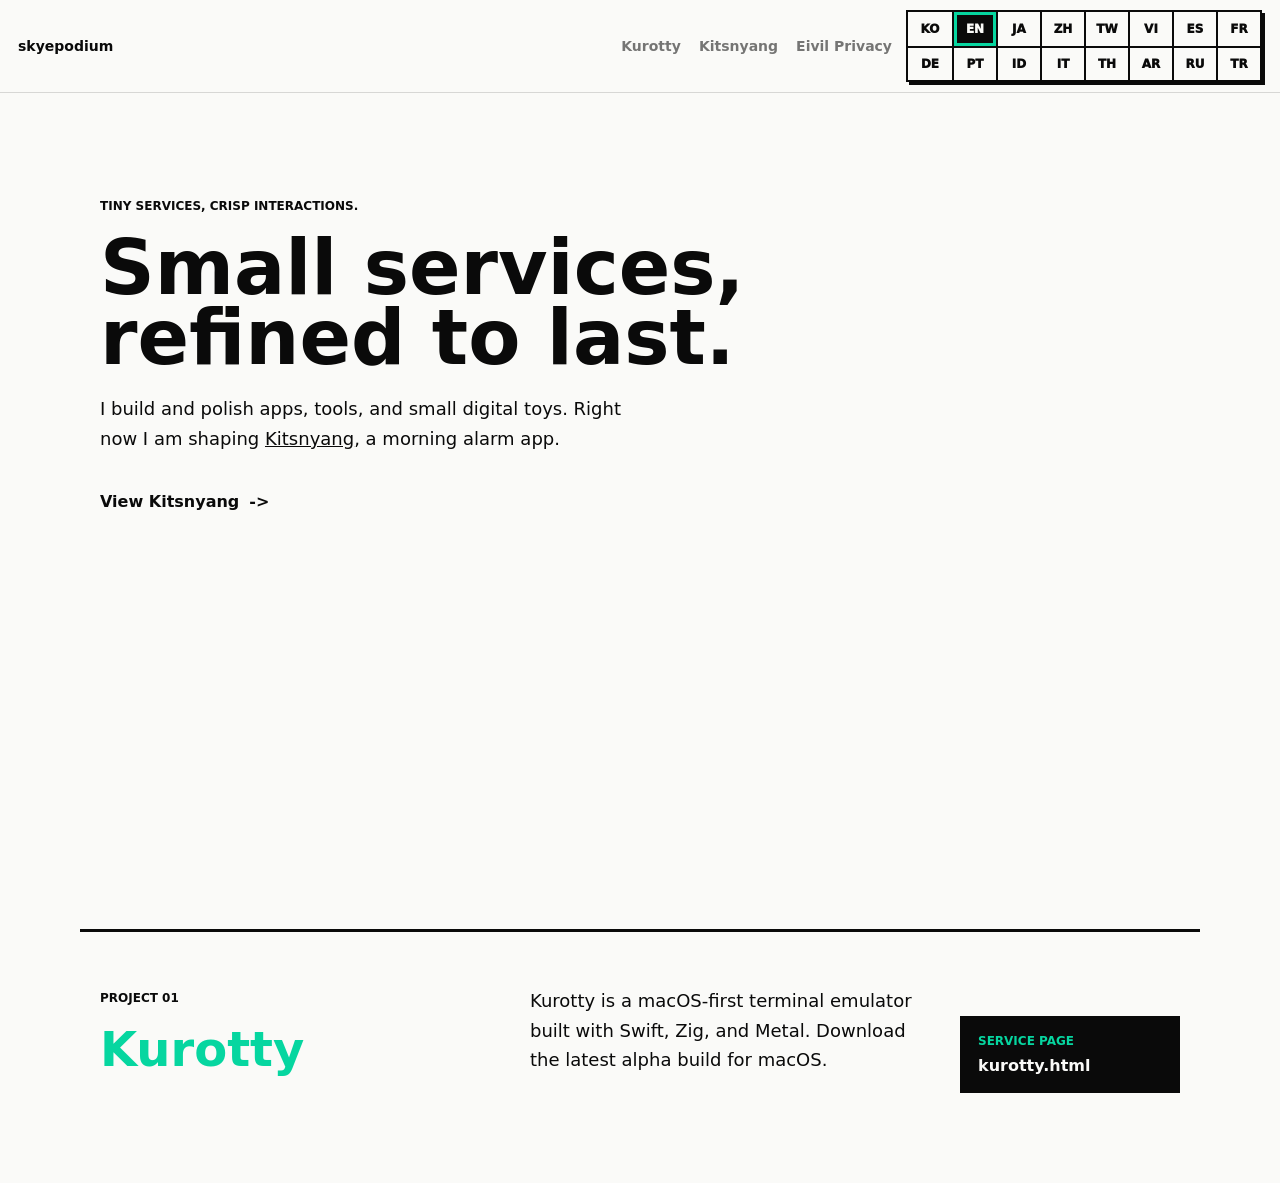
==== commit aec2eb0c: "Add Eivil privacy policy" ====
--- a/index.html
+++ b/index.html
@@ -21,6 +21,7 @@
         <nav class="nav-links" aria-label="페이지" data-i18n-aria-label="common.nav.aria">
           <a href="./kurotty.html" data-i18n="kurotty.nav">Kurotty</a>
           <a href="./kitsnyang.html" data-i18n="common.appName">키츠냥</a>
+          <a href="./eivil/privacy.html">Eivil Privacy</a>
         </nav>
         <div
           class="language-switcher"
--- a/assets/styles/site.css
+++ b/assets/styles/site.css
@@ -166,6 +166,37 @@
   outline-offset: 2px;
 }
 
+.kurotty-page .language-menu {
+  background: rgba(244, 241, 234, 0.76);
+  border: 1px solid rgba(17, 17, 20, 0.22);
+  border-radius: 3px;
+  box-shadow: none;
+}
+
+.kurotty-page .language-menu button {
+  min-height: 36px;
+}
+
+.kurotty-page .language-menu button + button {
+  border-left: 1px solid rgba(17, 17, 20, 0.22);
+}
+
+.kurotty-page .language-menu button:hover,
+.kurotty-page .language-menu button:focus-visible,
+.kurotty-page .language-menu button.is-active {
+  background: var(--kurotty-ink);
+  color: var(--kurotty-paper);
+}
+
+.kurotty-page .language-menu button.is-active {
+  box-shadow: none;
+}
+
+.kurotty-page .language-menu button:focus-visible {
+  outline: 2px solid rgba(17, 17, 20, 0.28);
+  outline-offset: 2px;
+}
+
 .section-band {
   padding: 86px 18px;
   position: relative;
@@ -1003,22 +1034,23 @@
 .kurotty-hero {
   align-items: center;
   display: grid;
-  gap: 56px;
-  grid-template-columns: minmax(0, 0.86fr) minmax(440px, 1.14fr);
+  gap: 48px;
+  grid-template-columns: minmax(360px, 0.82fr) minmax(520px, 1.18fr);
   min-height: calc(100vh - 64px);
   overflow: hidden;
   padding: 80px max(18px, calc((100% - var(--content)) / 2)) 72px;
 }
 
 .kurotty-hero-copy {
+  min-width: 0;
   position: relative;
   z-index: 2;
 }
 
 .kurotty-page h1 {
-  font-size: clamp(76px, 12vw, 172px);
+  font-size: clamp(76px, 8vw, 132px);
   line-height: 0.82;
-  max-width: 760px;
+  max-width: 100%;
 }
 
 .kurotty-lead {
@@ -1390,6 +1422,38 @@
   display: inline-flex;
 }
 
+.eivil-privacy-page .section-pink {
+  background: var(--pink);
+}
+
+.eivil-privacy-page .privacy-summary span {
+  color: var(--pink);
+}
+
+.eivil-privacy-page .eivil-language-menu {
+  grid-template-columns: repeat(7, 44px);
+}
+
+.eivil-privacy-page .eivil-language-menu button:nth-child(n) {
+  border-top: 0;
+}
+
+.eivil-privacy-page .eivil-language-menu button:nth-child(8n + 1) {
+  border-left: 2px solid var(--black);
+}
+
+.eivil-privacy-page .eivil-language-menu button:first-child {
+  border-left: 0;
+}
+
+.eivil-privacy-page .language-menu button.is-active {
+  box-shadow: inset 0 0 0 3px var(--pink);
+}
+
+.eivil-privacy-page .language-menu button:focus-visible {
+  outline-color: var(--pink);
+}
+
 .reveal.is-visible {
   transform: translateY(0);
 }
@@ -1528,6 +1592,10 @@
     width: 100%;
   }
 
+  .eivil-privacy-page .eivil-language-menu {
+    grid-template-columns: repeat(7, minmax(0, 1fr));
+  }
+
   .language-menu button {
     font-size: 10px;
     min-width: 0;
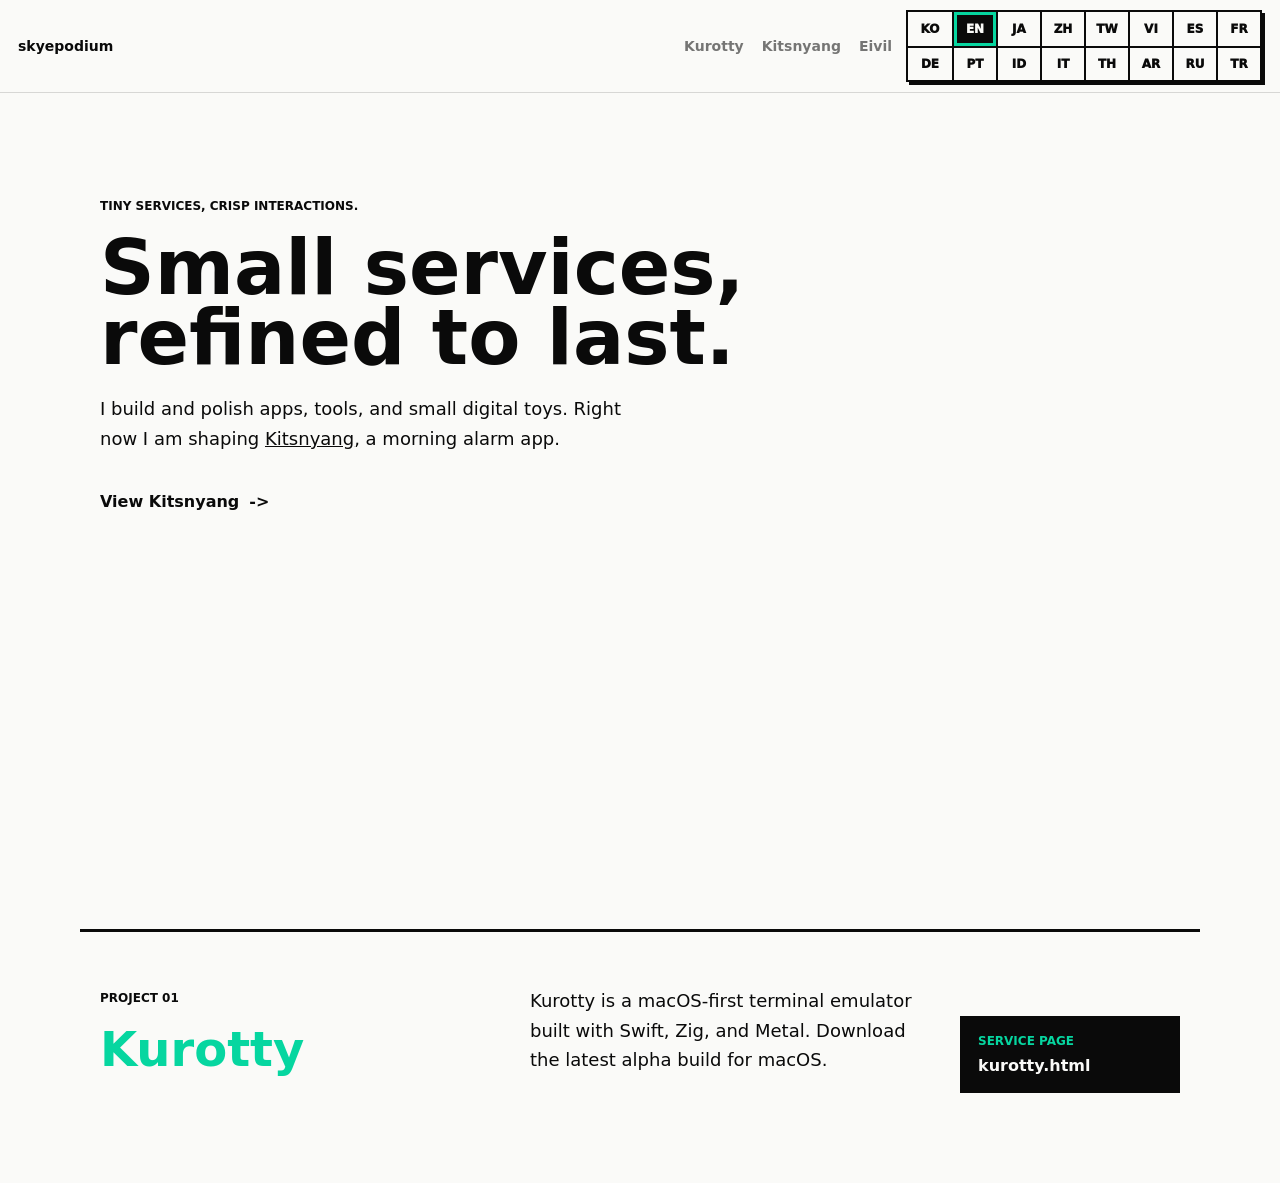
==== commit daeec50d: "Add Eivil promotion page" ====
--- a/index.html
+++ b/index.html
@@ -21,7 +21,7 @@
         <nav class="nav-links" aria-label="페이지" data-i18n-aria-label="common.nav.aria">
           <a href="./kurotty.html" data-i18n="kurotty.nav">Kurotty</a>
           <a href="./kitsnyang.html" data-i18n="common.appName">키츠냥</a>
-          <a href="./eivil/privacy.html">Eivil Privacy</a>
+          <a href="./eivil.html">Eivil</a>
         </nav>
         <div
           class="language-switcher"
--- a/assets/styles/site.css
+++ b/assets/styles/site.css
@@ -1422,6 +1422,244 @@
   display: inline-flex;
 }
 
+.eivil-page {
+  --eivil-pink: #f6246d;
+  --eivil-soft-pink: #ffe7ef;
+  --eivil-lavender: #e8e9ff;
+  --eivil-mint: #d9fff2;
+  --eivil-ink: #111116;
+  background: #f7f7fb;
+  color: var(--eivil-ink);
+}
+
+.eivil-page .site-header {
+  background: rgba(247, 247, 251, 0.9);
+}
+
+.eivil-page .language-menu {
+  background: rgba(255, 255, 255, 0.88);
+}
+
+.eivil-hero {
+  align-items: center;
+  background: var(--eivil-lavender);
+  display: grid;
+  gap: clamp(40px, 6vw, 92px);
+  grid-template-columns: minmax(0, 0.9fr) minmax(420px, 1.1fr);
+  min-height: calc(100svh - 64px);
+  overflow: hidden;
+  padding: clamp(72px, 8vw, 128px) max(24px, calc((100vw - var(--content)) / 2));
+}
+
+.eivil-hero-copy {
+  max-width: 560px;
+  position: relative;
+  z-index: 2;
+}
+
+.eivil-app-icon {
+  border-radius: 24%;
+  box-shadow: 0 18px 40px rgba(91, 20, 57, 0.2);
+  display: block;
+  height: 94px;
+  margin-bottom: 28px;
+  width: 94px;
+}
+
+.eivil-hero h1 {
+  font-size: clamp(88px, 12vw, 174px);
+  line-height: 0.8;
+  margin: 18px 0 28px;
+}
+
+.eivil-hero-line {
+  font-size: clamp(32px, 4vw, 58px);
+  font-weight: 950;
+  line-height: 1.05;
+  margin: 0;
+}
+
+.eivil-hero-lead {
+  font-size: 20px;
+  font-weight: 760;
+  line-height: 1.6;
+  margin: 26px 0 0;
+  max-width: 520px;
+}
+
+.eivil-proof {
+  display: flex;
+  flex-wrap: wrap;
+  gap: 10px;
+  margin-top: 32px;
+}
+
+.eivil-proof span {
+  background: var(--eivil-ink);
+  border-radius: 999px;
+  color: white;
+  font-size: 13px;
+  font-weight: 900;
+  padding: 10px 14px;
+}
+
+.eivil-hero-stage {
+  height: min(78svh, 830px);
+  min-height: 610px;
+  position: relative;
+}
+
+.eivil-screen {
+  background: white;
+  border: 1px solid rgba(17, 17, 22, 0.14);
+  border-radius: 54px;
+  box-shadow: 0 40px 90px rgba(42, 35, 75, 0.2);
+  height: min(72svh, 760px);
+  overflow: hidden;
+  position: absolute;
+  top: 50%;
+  width: min(39vw, 390px);
+}
+
+.eivil-screen img,
+.eivil-feature-screen img,
+.eivil-library-screen img {
+  display: block;
+  height: 100%;
+  object-fit: cover;
+  width: 100%;
+}
+
+.eivil-screen-back {
+  left: 2%;
+  transform: translateY(-48%) rotate(-8deg);
+}
+
+.eivil-screen-front {
+  right: 1%;
+  transform: translateY(-52%) rotate(5deg);
+}
+
+.eivil-statement {
+  background: var(--eivil-ink);
+  color: white;
+  padding: clamp(96px, 12vw, 180px) max(24px, calc((100vw - var(--content)) / 2));
+}
+
+.eivil-statement .eyebrow {
+  color: var(--eivil-pink);
+}
+
+.eivil-statement h2 {
+  font-size: clamp(64px, 10vw, 148px);
+  line-height: 0.92;
+  margin: 20px 0 38px;
+}
+
+.eivil-statement > p:last-child {
+  color: rgba(255, 255, 255, 0.72);
+  font-size: 22px;
+  font-weight: 740;
+  line-height: 1.6;
+  margin: 0;
+  max-width: 720px;
+}
+
+.eivil-feature,
+.eivil-library {
+  align-items: center;
+  display: grid;
+  gap: clamp(54px, 9vw, 140px);
+  grid-template-columns: repeat(2, minmax(0, 1fr));
+  min-height: 860px;
+  overflow: hidden;
+  padding: clamp(90px, 10vw, 150px) max(24px, calc((100vw - var(--content)) / 2));
+}
+
+.eivil-feature-dock {
+  background: white;
+}
+
+.eivil-feature-search {
+  background: var(--eivil-soft-pink);
+}
+
+.eivil-feature-copy h2,
+.eivil-library-copy h2,
+.eivil-closing h2 {
+  font-size: clamp(50px, 6vw, 86px);
+  line-height: 1.02;
+  margin: 20px 0 30px;
+}
+
+.eivil-feature-copy > p:last-child,
+.eivil-library-copy > p:last-child,
+.eivil-closing > p {
+  font-size: 20px;
+  font-weight: 740;
+  line-height: 1.65;
+  margin: 0;
+  max-width: 590px;
+}
+
+.eivil-feature-screen,
+.eivil-library-screen {
+  background: white;
+  border: 1px solid rgba(17, 17, 22, 0.12);
+  border-radius: 56px;
+  box-shadow: 0 32px 80px rgba(25, 22, 39, 0.16);
+  height: 720px;
+  margin: 0;
+  overflow: hidden;
+  width: min(100%, 410px);
+}
+
+.eivil-feature-screen-dock {
+  justify-self: end;
+  transform: rotate(4deg);
+}
+
+.eivil-screen-back img,
+.eivil-feature-screen-dock img {
+  object-position: bottom;
+}
+
+.eivil-feature-screen-search {
+  justify-self: start;
+  transform: rotate(-4deg);
+}
+
+.eivil-library {
+  background: var(--eivil-mint);
+}
+
+.eivil-library-screen {
+  justify-self: end;
+  transform: rotate(3deg);
+}
+
+.eivil-closing {
+  background: var(--eivil-pink);
+  color: var(--eivil-ink);
+  min-height: 720px;
+  padding: clamp(100px, 12vw, 180px) max(24px, calc((100vw - var(--content)) / 2));
+}
+
+.eivil-closing h2 {
+  max-width: 900px;
+}
+
+.eivil-closing-links {
+  display: flex;
+  flex-wrap: wrap;
+  gap: 18px 32px;
+  margin-top: 48px;
+}
+
+.eivil-closing-links .text-arrow {
+  font-size: 18px;
+}
+
 .eivil-privacy-page .section-pink {
   background: var(--pink);
 }
@@ -1430,27 +1668,27 @@
   color: var(--pink);
 }
 
-.eivil-privacy-page .eivil-language-menu {
+:is(.eivil-page, .eivil-privacy-page) .eivil-language-menu {
   grid-template-columns: repeat(7, 44px);
 }
 
-.eivil-privacy-page .eivil-language-menu button:nth-child(n) {
+:is(.eivil-page, .eivil-privacy-page) .eivil-language-menu button:nth-child(n) {
   border-top: 0;
 }
 
-.eivil-privacy-page .eivil-language-menu button:nth-child(8n + 1) {
+:is(.eivil-page, .eivil-privacy-page) .eivil-language-menu button:nth-child(8n + 1) {
   border-left: 2px solid var(--black);
 }
 
-.eivil-privacy-page .eivil-language-menu button:first-child {
+:is(.eivil-page, .eivil-privacy-page) .eivil-language-menu button:first-child {
   border-left: 0;
 }
 
-.eivil-privacy-page .language-menu button.is-active {
+:is(.eivil-page, .eivil-privacy-page) .language-menu button.is-active {
   box-shadow: inset 0 0 0 3px var(--pink);
 }
 
-.eivil-privacy-page .language-menu button:focus-visible {
+:is(.eivil-page, .eivil-privacy-page) .language-menu button:focus-visible {
   outline-color: var(--pink);
 }
 
@@ -1518,6 +1756,45 @@
     flex: 0 0 132px;
     min-height: 136px;
     scroll-snap-align: start;
+  }
+
+  .eivil-hero,
+  .eivil-feature,
+  .eivil-library {
+    grid-template-columns: minmax(0, 1fr);
+  }
+
+  .eivil-hero {
+    min-height: auto;
+  }
+
+  .eivil-hero-copy {
+    max-width: 680px;
+  }
+
+  .eivil-hero-stage {
+    height: 720px;
+    min-height: 0;
+    width: min(100%, 680px);
+  }
+
+  .eivil-screen {
+    height: 660px;
+    width: min(53vw, 360px);
+  }
+
+  .eivil-feature,
+  .eivil-library {
+    min-height: auto;
+  }
+
+  .eivil-feature-screen,
+  .eivil-library-screen {
+    justify-self: center;
+  }
+
+  .eivil-feature-search .eivil-feature-copy {
+    order: -1;
   }
 }
 
@@ -1592,7 +1869,7 @@
     width: 100%;
   }
 
-  .eivil-privacy-page .eivil-language-menu {
+  :is(.eivil-page, .eivil-privacy-page) .eivil-language-menu {
     grid-template-columns: repeat(7, minmax(0, 1fr));
   }
 
@@ -1674,6 +1951,92 @@
 
   .hero-stage {
     min-height: 480px;
+  }
+
+  .eivil-hero {
+    gap: 42px;
+    padding: 64px 16px 76px;
+  }
+
+  .eivil-app-icon {
+    height: 72px;
+    margin-bottom: 22px;
+    width: 72px;
+  }
+
+  .eivil-hero h1 {
+    font-size: clamp(78px, 27vw, 110px);
+    margin-bottom: 22px;
+  }
+
+  .eivil-hero-line {
+    font-size: 34px;
+  }
+
+  .eivil-hero-lead {
+    font-size: 17px;
+  }
+
+  .eivil-hero-stage {
+    height: 520px;
+    width: 100%;
+  }
+
+  .eivil-screen {
+    border-radius: 38px;
+    height: 500px;
+    width: min(68vw, 260px);
+  }
+
+  .eivil-screen-back {
+    left: -2%;
+    transform: translateY(-48%) rotate(-4deg);
+  }
+
+  .eivil-screen-front {
+    right: -2%;
+    transform: translateY(-52%) rotate(3deg);
+  }
+
+  .eivil-statement,
+  .eivil-feature,
+  .eivil-library,
+  .eivil-closing {
+    padding: 80px 16px;
+  }
+
+  .eivil-statement h2 {
+    font-size: 54px;
+  }
+
+  .eivil-statement > p:last-child,
+  .eivil-feature-copy > p:last-child,
+  .eivil-library-copy > p:last-child,
+  .eivil-closing > p {
+    font-size: 17px;
+  }
+
+  .eivil-feature,
+  .eivil-library {
+    gap: 48px;
+  }
+
+  .eivil-feature-copy h2,
+  .eivil-library-copy h2,
+  .eivil-closing h2 {
+    font-size: 46px;
+  }
+
+  .eivil-feature-screen,
+  .eivil-library-screen {
+    border-radius: 42px;
+    height: 610px;
+    transform: rotate(0);
+    width: min(100%, 330px);
+  }
+
+  .eivil-closing {
+    min-height: 620px;
   }
 
   .app-icon-tile {
